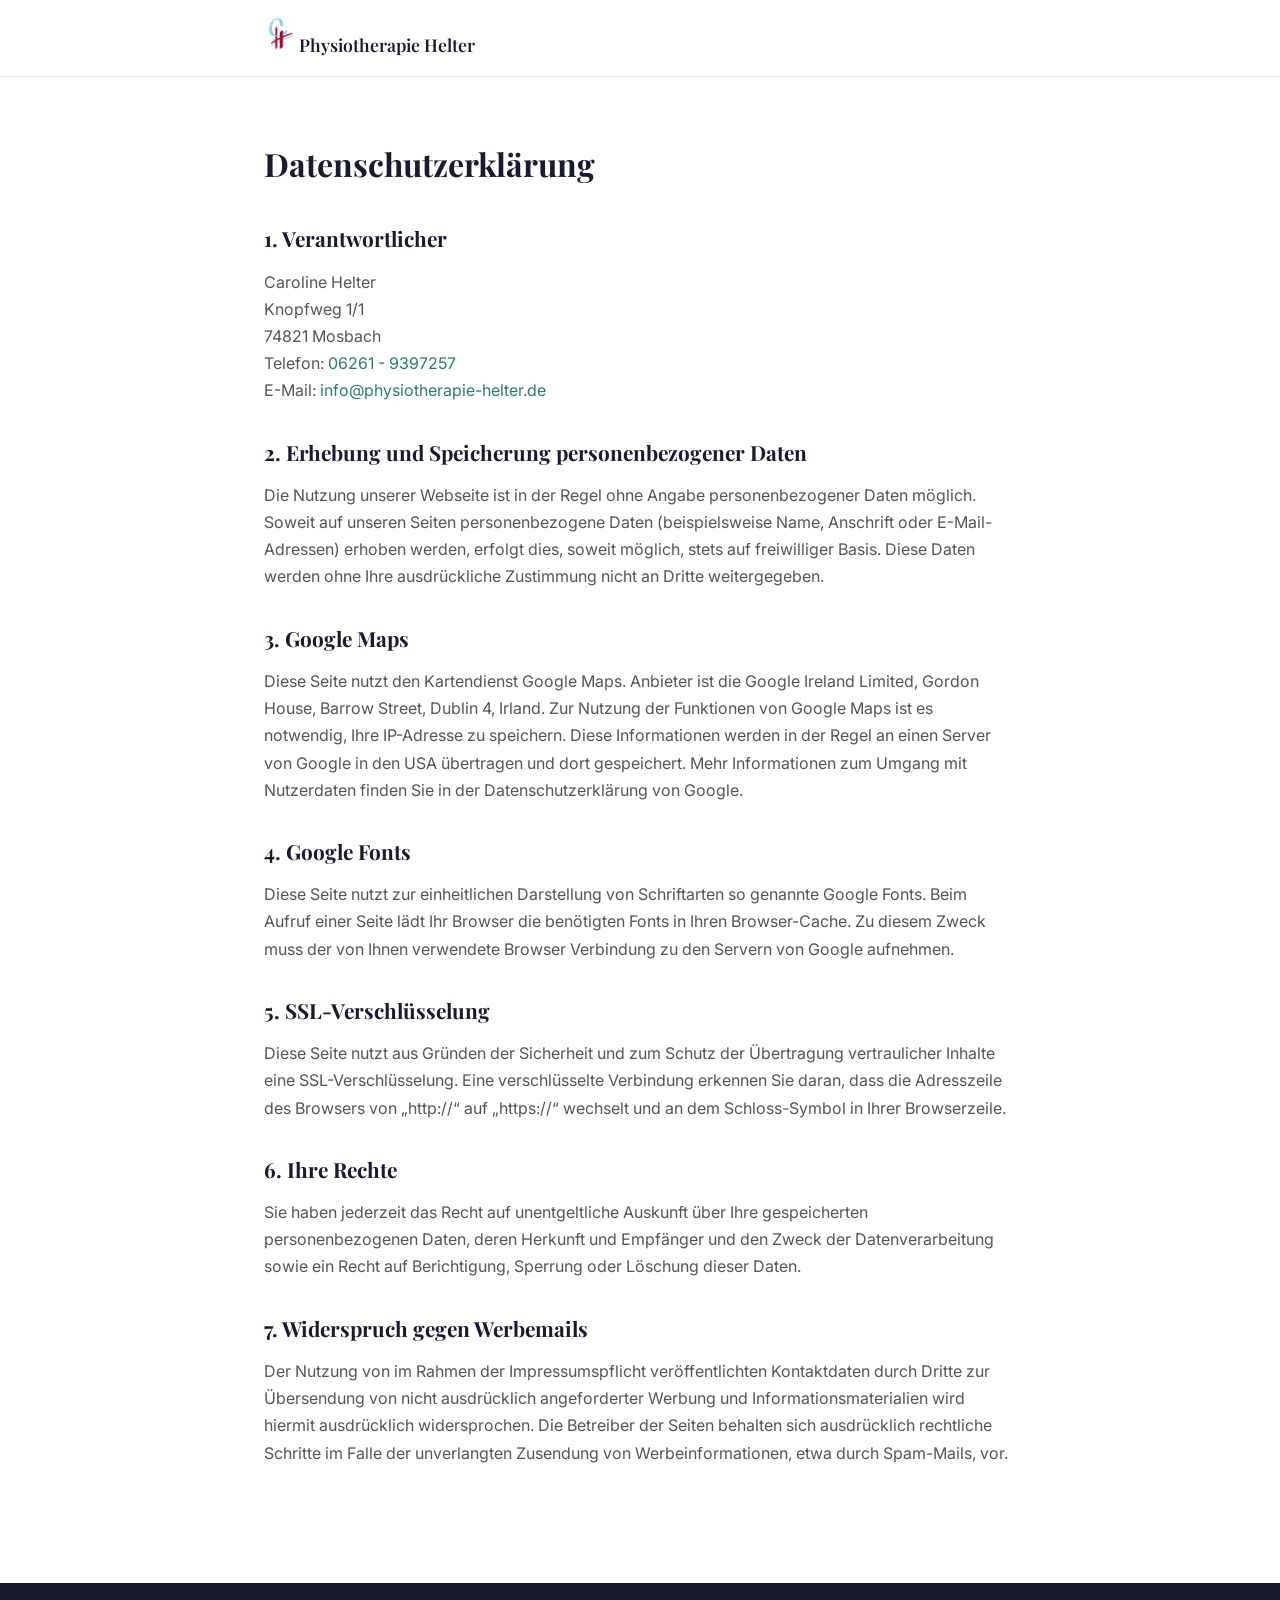
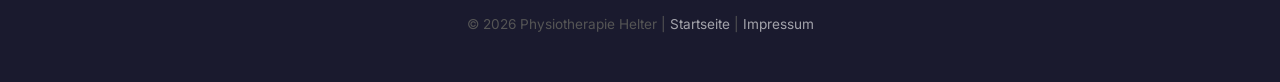
==== datenschutz.html @ 1c57acab "Initial commit: Website for Physiotherapie Helter Mosbach" ====
<!DOCTYPE html>
<html lang="de">
<head>
    <meta charset="UTF-8">
    <meta name="viewport" content="width=device-width, initial-scale=1.0">
    <title>Datenschutz | Physiotherapie Helter Mosbach</title>
    <meta name="robots" content="noindex, follow">
    <link rel="canonical" href="https://www.physiotherapie-helter.de/datenschutz.html">
    <link rel="preconnect" href="https://fonts.googleapis.com">
    <link rel="preconnect" href="https://fonts.gstatic.com" crossorigin>
    <link href="https://fonts.googleapis.com/css2?family=Inter:wght@300;400;500;600;700&family=Playfair+Display:wght@400;500;600;700&display=swap" rel="stylesheet">
    <style>
        :root{--primary:#2a7d6e;--primary-dark:#1e5c51;--text:#1a1a2e;--text-light:#555;--bg:#fff;--bg-dark:#1a1a2e;--border:#e8e8e8;--font-heading:'Playfair Display',Georgia,serif;--font-body:'Inter',-apple-system,BlinkMacSystemFont,sans-serif}
        *,*::before,*::after{box-sizing:border-box;margin:0;padding:0}
        html{font-size:16px}body{font-family:var(--font-body);color:var(--text);line-height:1.7;-webkit-font-smoothing:antialiased}
        a{color:var(--primary);text-decoration:none}a:hover{color:var(--primary-dark)}
        .container{max-width:800px;margin:0 auto;padding:0 24px}
        .navbar{background:var(--bg);border-bottom:1px solid var(--border);padding:16px 0}
        .navbar .container{display:flex;align-items:center;gap:12px}
        .navbar img{height:36px;width:auto}
        .navbar a{font-family:var(--font-heading);font-weight:600;color:var(--text);font-size:1.1rem}
        .content{padding:60px 0 100px}
        h1{font-family:var(--font-heading);font-size:2rem;margin-bottom:30px}
        h2{font-family:var(--font-heading);font-size:1.3rem;margin:30px 0 12px}
        p{margin-bottom:16px;color:var(--text-light)}
        ul{margin:0 0 16px 20px;color:var(--text-light)}li{margin-bottom:8px}
        .footer{background:var(--bg-dark);color:rgba(255,255,255,0.6);padding:30px 0;text-align:center;font-size:0.85rem}
        .footer a{color:rgba(255,255,255,0.6)}.footer a:hover{color:#fff}
    </style>
</head>
<body>
    <nav class="navbar">
        <div class="container">
            <a href="index.html"><img src="images/logo.png" alt="Logo" width="36" height="42"> Physiotherapie Helter</a>
        </div>
    </nav>
    <main class="content">
        <div class="container">
            <h1>Datenschutzerklärung</h1>

            <h2>1. Verantwortlicher</h2>
            <p>Caroline Helter<br>Knopfweg 1/1<br>74821 Mosbach<br>Telefon: <a href="tel:+4962619397257">06261 - 9397257</a><br>E-Mail: <a href="mailto:info@physiotherapie-helter.de">info@physiotherapie-helter.de</a></p>

            <h2>2. Erhebung und Speicherung personenbezogener Daten</h2>
            <p>Die Nutzung unserer Webseite ist in der Regel ohne Angabe personenbezogener Daten möglich. Soweit auf unseren Seiten personenbezogene Daten (beispielsweise Name, Anschrift oder E-Mail-Adressen) erhoben werden, erfolgt dies, soweit möglich, stets auf freiwilliger Basis. Diese Daten werden ohne Ihre ausdrückliche Zustimmung nicht an Dritte weitergegeben.</p>

            <h2>3. Google Maps</h2>
            <p>Diese Seite nutzt den Kartendienst Google Maps. Anbieter ist die Google Ireland Limited, Gordon House, Barrow Street, Dublin 4, Irland. Zur Nutzung der Funktionen von Google Maps ist es notwendig, Ihre IP-Adresse zu speichern. Diese Informationen werden in der Regel an einen Server von Google in den USA übertragen und dort gespeichert. Mehr Informationen zum Umgang mit Nutzerdaten finden Sie in der Datenschutzerklärung von Google.</p>

            <h2>4. Google Fonts</h2>
            <p>Diese Seite nutzt zur einheitlichen Darstellung von Schriftarten so genannte Google Fonts. Beim Aufruf einer Seite lädt Ihr Browser die benötigten Fonts in Ihren Browser-Cache. Zu diesem Zweck muss der von Ihnen verwendete Browser Verbindung zu den Servern von Google aufnehmen.</p>

            <h2>5. SSL-Verschlüsselung</h2>
            <p>Diese Seite nutzt aus Gründen der Sicherheit und zum Schutz der Übertragung vertraulicher Inhalte eine SSL-Verschlüsselung. Eine verschlüsselte Verbindung erkennen Sie daran, dass die Adresszeile des Browsers von &bdquo;http://&ldquo; auf &bdquo;https://&ldquo; wechselt und an dem Schloss-Symbol in Ihrer Browserzeile.</p>

            <h2>6. Ihre Rechte</h2>
            <p>Sie haben jederzeit das Recht auf unentgeltliche Auskunft über Ihre gespeicherten personenbezogenen Daten, deren Herkunft und Empfänger und den Zweck der Datenverarbeitung sowie ein Recht auf Berichtigung, Sperrung oder Löschung dieser Daten.</p>

            <h2>7. Widerspruch gegen Werbemails</h2>
            <p>Der Nutzung von im Rahmen der Impressumspflicht veröffentlichten Kontaktdaten durch Dritte zur Übersendung von nicht ausdrücklich angeforderter Werbung und Informationsmaterialien wird hiermit ausdrücklich widersprochen. Die Betreiber der Seiten behalten sich ausdrücklich rechtliche Schritte im Falle der unverlangten Zusendung von Werbeinformationen, etwa durch Spam-Mails, vor.</p>
        </div>
    </main>
    <footer class="footer">
        <div class="container">
            <p>&copy; 2026 Physiotherapie Helter | <a href="index.html">Startseite</a> | <a href="impressum.html">Impressum</a></p>
        </div>
    </footer>
</body>
</html>
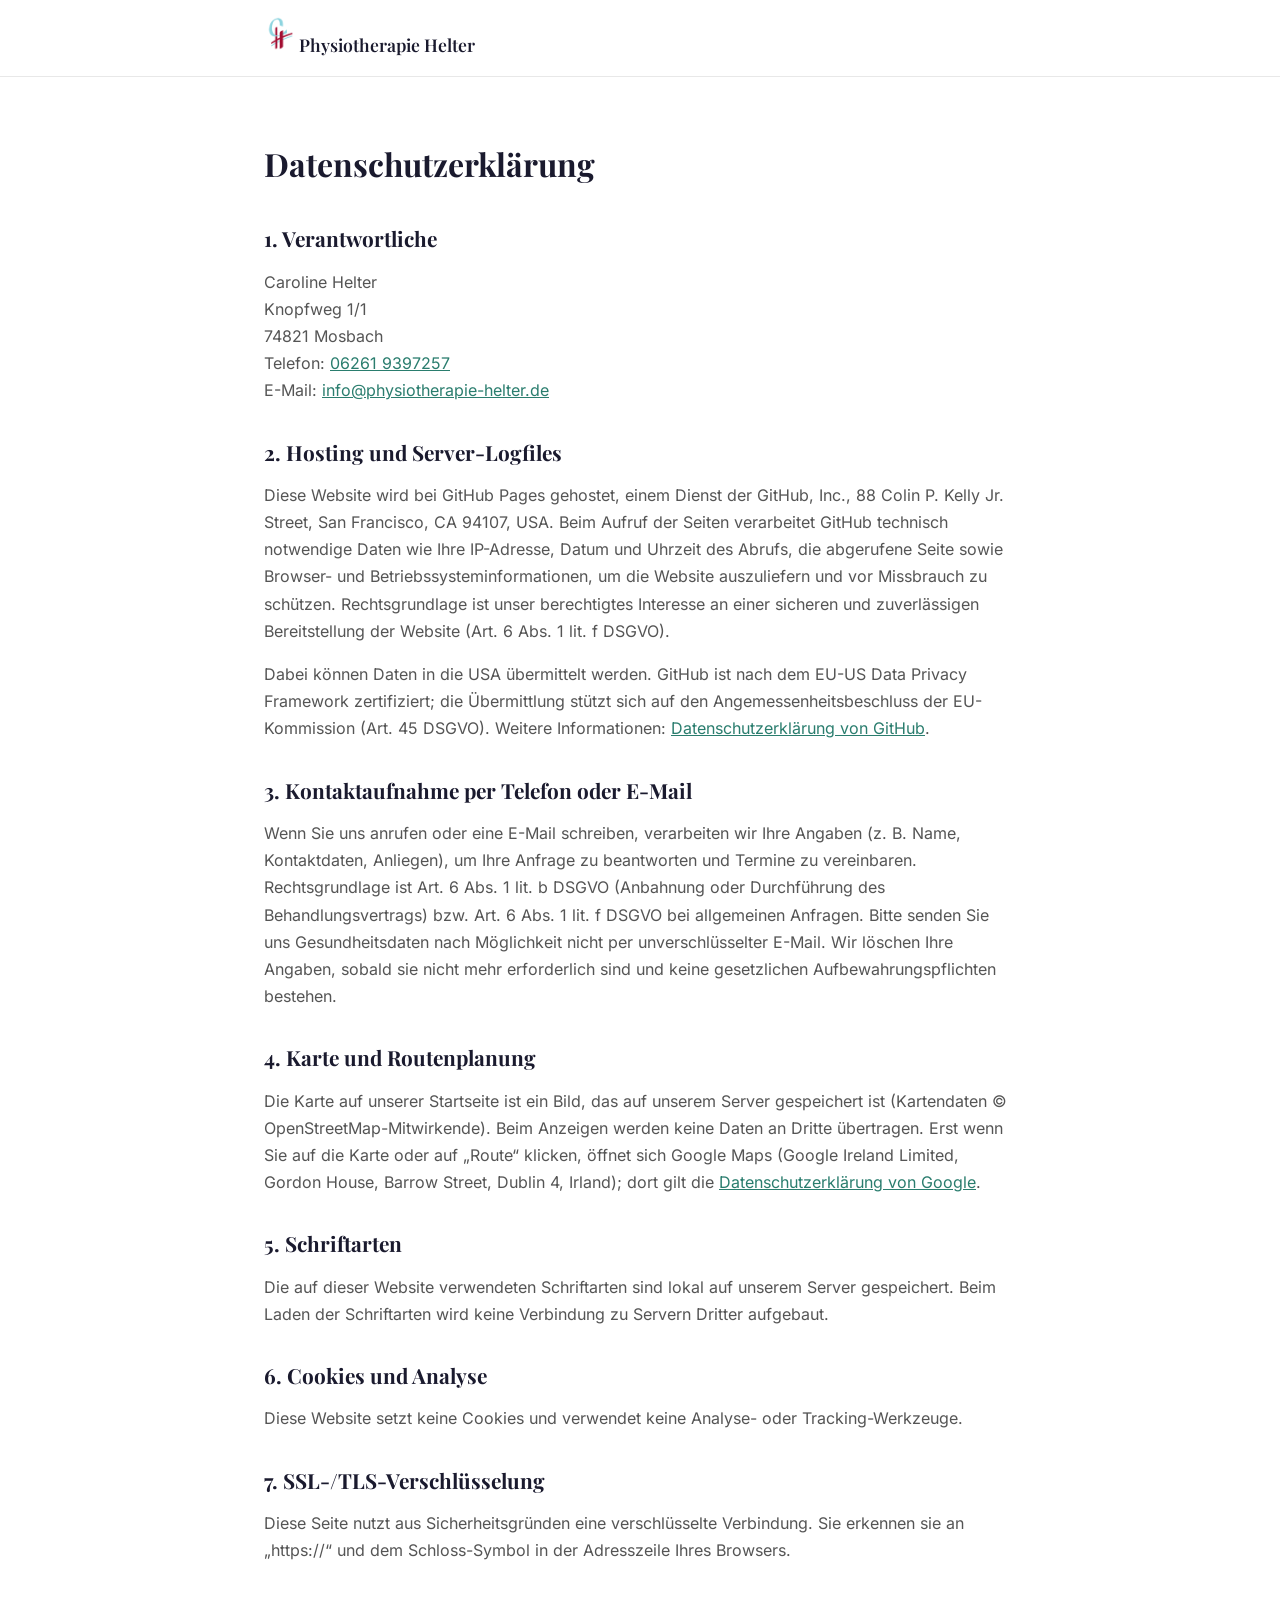
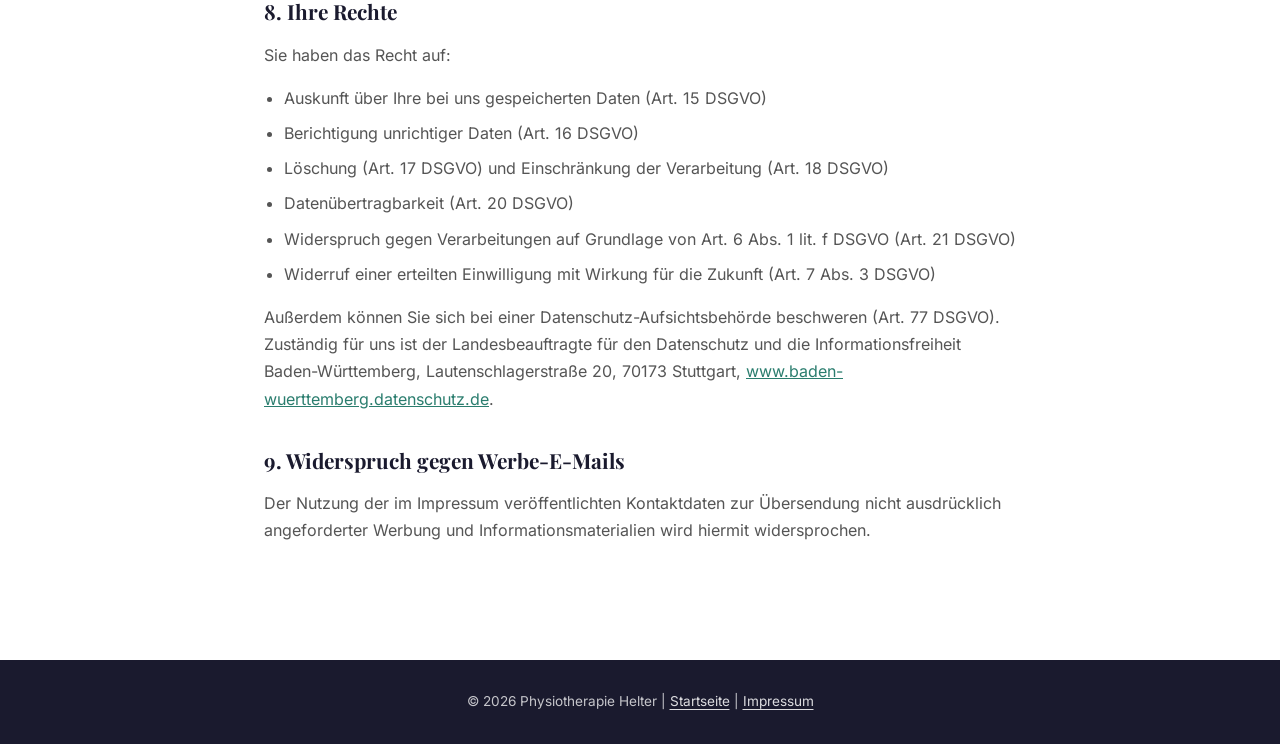
==== commit b5fbc7b1: "Modernize site: privacy, accessibility, performance and legal texts - Self-host Inter and Playfair D" ====
--- a/datenschutz.html
+++ b/datenschutz.html
@@ -6,58 +6,60 @@
     <title>Datenschutz | Physiotherapie Helter Mosbach</title>
     <meta name="robots" content="noindex, follow">
     <link rel="canonical" href="https://www.physiotherapie-helter.de/datenschutz.html">
-    <link rel="preconnect" href="https://fonts.googleapis.com">
-    <link rel="preconnect" href="https://fonts.gstatic.com" crossorigin>
-    <link href="https://fonts.googleapis.com/css2?family=Inter:wght@300;400;500;600;700&family=Playfair+Display:wght@400;500;600;700&display=swap" rel="stylesheet">
-    <style>
-        :root{--primary:#2a7d6e;--primary-dark:#1e5c51;--text:#1a1a2e;--text-light:#555;--bg:#fff;--bg-dark:#1a1a2e;--border:#e8e8e8;--font-heading:'Playfair Display',Georgia,serif;--font-body:'Inter',-apple-system,BlinkMacSystemFont,sans-serif}
-        *,*::before,*::after{box-sizing:border-box;margin:0;padding:0}
-        html{font-size:16px}body{font-family:var(--font-body);color:var(--text);line-height:1.7;-webkit-font-smoothing:antialiased}
-        a{color:var(--primary);text-decoration:none}a:hover{color:var(--primary-dark)}
-        .container{max-width:800px;margin:0 auto;padding:0 24px}
-        .navbar{background:var(--bg);border-bottom:1px solid var(--border);padding:16px 0}
-        .navbar .container{display:flex;align-items:center;gap:12px}
-        .navbar img{height:36px;width:auto}
-        .navbar a{font-family:var(--font-heading);font-weight:600;color:var(--text);font-size:1.1rem}
-        .content{padding:60px 0 100px}
-        h1{font-family:var(--font-heading);font-size:2rem;margin-bottom:30px}
-        h2{font-family:var(--font-heading);font-size:1.3rem;margin:30px 0 12px}
-        p{margin-bottom:16px;color:var(--text-light)}
-        ul{margin:0 0 16px 20px;color:var(--text-light)}li{margin-bottom:8px}
-        .footer{background:var(--bg-dark);color:rgba(255,255,255,0.6);padding:30px 0;text-align:center;font-size:0.85rem}
-        .footer a{color:rgba(255,255,255,0.6)}.footer a:hover{color:#fff}
-    </style>
+    <link rel="icon" type="image/x-icon" href="favicon.ico">
+    <link rel="icon" type="image/png" sizes="32x32" href="favicon-32x32.png">
+    <link rel="apple-touch-icon" sizes="180x180" href="apple-touch-icon.png">
+    <link rel="preload" href="fonts/inter-latin-wght-normal.woff2" as="font" type="font/woff2" crossorigin>
+    <link rel="preload" href="fonts/playfair-display-latin-wght-normal.woff2" as="font" type="font/woff2" crossorigin>
+    <link rel="stylesheet" href="fonts/fonts.css">
+    <link rel="stylesheet" href="css/legal.css">
 </head>
 <body>
     <nav class="navbar">
         <div class="container">
-            <a href="index.html"><img src="images/logo.png" alt="Logo" width="36" height="42"> Physiotherapie Helter</a>
+            <a href="index.html"><img src="images/logo.png" alt="" width="36" height="42"> Physiotherapie Helter</a>
         </div>
     </nav>
     <main class="content">
         <div class="container">
             <h1>Datenschutzerklärung</h1>
 
-            <h2>1. Verantwortlicher</h2>
-            <p>Caroline Helter<br>Knopfweg 1/1<br>74821 Mosbach<br>Telefon: <a href="tel:+4962619397257">06261 - 9397257</a><br>E-Mail: <a href="mailto:info@physiotherapie-helter.de">info@physiotherapie-helter.de</a></p>
+            <h2>1. Verantwortliche</h2>
+            <p>Caroline Helter<br>Knopfweg 1/1<br>74821 Mosbach<br>Telefon: <a href="tel:+4962619397257">06261&nbsp;9397257</a><br>E-Mail: <a href="mailto:info@physiotherapie-helter.de">info@physiotherapie-helter.de</a></p>
 
-            <h2>2. Erhebung und Speicherung personenbezogener Daten</h2>
-            <p>Die Nutzung unserer Webseite ist in der Regel ohne Angabe personenbezogener Daten möglich. Soweit auf unseren Seiten personenbezogene Daten (beispielsweise Name, Anschrift oder E-Mail-Adressen) erhoben werden, erfolgt dies, soweit möglich, stets auf freiwilliger Basis. Diese Daten werden ohne Ihre ausdrückliche Zustimmung nicht an Dritte weitergegeben.</p>
+            <h2>2. Hosting und Server-Logfiles</h2>
+            <p>Diese Website wird bei GitHub Pages gehostet, einem Dienst der GitHub, Inc., 88 Colin P. Kelly Jr. Street, San Francisco, CA 94107, USA. Beim Aufruf der Seiten verarbeitet GitHub technisch notwendige Daten wie Ihre IP-Adresse, Datum und Uhrzeit des Abrufs, die abgerufene Seite sowie Browser- und Betriebssysteminformationen, um die Website auszuliefern und vor Missbrauch zu schützen. Rechtsgrundlage ist unser berechtigtes Interesse an einer sicheren und zuverlässigen Bereitstellung der Website (Art. 6 Abs. 1 lit. f DSGVO).</p>
+            <p>Dabei können Daten in die USA übermittelt werden. GitHub ist nach dem EU-US Data Privacy Framework zertifiziert; die Übermittlung stützt sich auf den Angemessenheitsbeschluss der EU-Kommission (Art. 45 DSGVO). Weitere Informationen: <a href="https://docs.github.com/de/site-policy/privacy-policies/github-general-privacy-statement" target="_blank" rel="noopener">Datenschutzerklärung von GitHub</a>.</p>
 
-            <h2>3. Google Maps</h2>
-            <p>Diese Seite nutzt den Kartendienst Google Maps. Anbieter ist die Google Ireland Limited, Gordon House, Barrow Street, Dublin 4, Irland. Zur Nutzung der Funktionen von Google Maps ist es notwendig, Ihre IP-Adresse zu speichern. Diese Informationen werden in der Regel an einen Server von Google in den USA übertragen und dort gespeichert. Mehr Informationen zum Umgang mit Nutzerdaten finden Sie in der Datenschutzerklärung von Google.</p>
+            <h2>3. Kontaktaufnahme per Telefon oder E-Mail</h2>
+            <p>Wenn Sie uns anrufen oder eine E-Mail schreiben, verarbeiten wir Ihre Angaben (z. B. Name, Kontaktdaten, Anliegen), um Ihre Anfrage zu beantworten und Termine zu vereinbaren. Rechtsgrundlage ist Art. 6 Abs. 1 lit. b DSGVO (Anbahnung oder Durchführung des Behandlungsvertrags) bzw. Art. 6 Abs. 1 lit. f DSGVO bei allgemeinen Anfragen. Bitte senden Sie uns Gesundheitsdaten nach Möglichkeit nicht per unverschlüsselter E-Mail. Wir löschen Ihre Angaben, sobald sie nicht mehr erforderlich sind und keine gesetzlichen Aufbewahrungspflichten bestehen.</p>
 
-            <h2>4. Google Fonts</h2>
-            <p>Diese Seite nutzt zur einheitlichen Darstellung von Schriftarten so genannte Google Fonts. Beim Aufruf einer Seite lädt Ihr Browser die benötigten Fonts in Ihren Browser-Cache. Zu diesem Zweck muss der von Ihnen verwendete Browser Verbindung zu den Servern von Google aufnehmen.</p>
+            <h2 id="karte">4. Karte und Routenplanung</h2>
+            <p>Die Karte auf unserer Startseite ist ein Bild, das auf unserem Server gespeichert ist (Kartendaten &copy; OpenStreetMap-Mitwirkende). Beim Anzeigen werden keine Daten an Dritte übertragen. Erst wenn Sie auf die Karte oder auf &bdquo;Route&ldquo; klicken, öffnet sich Google Maps (Google Ireland Limited, Gordon House, Barrow Street, Dublin 4, Irland); dort gilt die <a href="https://policies.google.com/privacy?hl=de" target="_blank" rel="noopener">Datenschutzerklärung von Google</a>.</p>
 
-            <h2>5. SSL-Verschlüsselung</h2>
-            <p>Diese Seite nutzt aus Gründen der Sicherheit und zum Schutz der Übertragung vertraulicher Inhalte eine SSL-Verschlüsselung. Eine verschlüsselte Verbindung erkennen Sie daran, dass die Adresszeile des Browsers von &bdquo;http://&ldquo; auf &bdquo;https://&ldquo; wechselt und an dem Schloss-Symbol in Ihrer Browserzeile.</p>
+            <h2>5. Schriftarten</h2>
+            <p>Die auf dieser Website verwendeten Schriftarten sind lokal auf unserem Server gespeichert. Beim Laden der Schriftarten wird keine Verbindung zu Servern Dritter aufgebaut.</p>
 
-            <h2>6. Ihre Rechte</h2>
-            <p>Sie haben jederzeit das Recht auf unentgeltliche Auskunft über Ihre gespeicherten personenbezogenen Daten, deren Herkunft und Empfänger und den Zweck der Datenverarbeitung sowie ein Recht auf Berichtigung, Sperrung oder Löschung dieser Daten.</p>
+            <h2>6. Cookies und Analyse</h2>
+            <p>Diese Website setzt keine Cookies und verwendet keine Analyse- oder Tracking-Werkzeuge.</p>
 
-            <h2>7. Widerspruch gegen Werbemails</h2>
-            <p>Der Nutzung von im Rahmen der Impressumspflicht veröffentlichten Kontaktdaten durch Dritte zur Übersendung von nicht ausdrücklich angeforderter Werbung und Informationsmaterialien wird hiermit ausdrücklich widersprochen. Die Betreiber der Seiten behalten sich ausdrücklich rechtliche Schritte im Falle der unverlangten Zusendung von Werbeinformationen, etwa durch Spam-Mails, vor.</p>
+            <h2>7. SSL-/TLS-Verschlüsselung</h2>
+            <p>Diese Seite nutzt aus Sicherheitsgründen eine verschlüsselte Verbindung. Sie erkennen sie an &bdquo;https://&ldquo; und dem Schloss-Symbol in der Adresszeile Ihres Browsers.</p>
+
+            <h2>8. Ihre Rechte</h2>
+            <p>Sie haben das Recht auf:</p>
+            <ul>
+                <li>Auskunft über Ihre bei uns gespeicherten Daten (Art. 15 DSGVO)</li>
+                <li>Berichtigung unrichtiger Daten (Art. 16 DSGVO)</li>
+                <li>Löschung (Art. 17 DSGVO) und Einschränkung der Verarbeitung (Art. 18 DSGVO)</li>
+                <li>Datenübertragbarkeit (Art. 20 DSGVO)</li>
+                <li>Widerspruch gegen Verarbeitungen auf Grundlage von Art. 6 Abs. 1 lit. f DSGVO (Art. 21 DSGVO)</li>
+                <li>Widerruf einer erteilten Einwilligung mit Wirkung für die Zukunft (Art. 7 Abs. 3 DSGVO)</li>
+            </ul>
+            <p>Außerdem können Sie sich bei einer Datenschutz-Aufsichtsbehörde beschweren (Art. 77 DSGVO). Zuständig für uns ist der Landesbeauftragte für den Datenschutz und die Informationsfreiheit Baden-Württemberg, Lautenschlagerstraße 20, 70173 Stuttgart, <a href="https://www.baden-wuerttemberg.datenschutz.de" target="_blank" rel="noopener">www.baden-wuerttemberg.datenschutz.de</a>.</p>
+
+            <h2>9. Widerspruch gegen Werbe-E-Mails</h2>
+            <p>Der Nutzung der im Impressum veröffentlichten Kontaktdaten zur Übersendung nicht ausdrücklich angeforderter Werbung und Informationsmaterialien wird hiermit widersprochen.</p>
         </div>
     </main>
     <footer class="footer">
--- a/fonts/fonts.css
+++ b/fonts/fonts.css
@@ -0,0 +1,21 @@
+@font-face {
+    font-family: 'Inter';
+    font-style: normal;
+    font-display: swap;
+    font-weight: 100 900;
+    src: url(inter-latin-wght-normal.woff2) format('woff2');
+}
+@font-face {
+    font-family: 'Playfair Display';
+    font-style: normal;
+    font-display: swap;
+    font-weight: 400 900;
+    src: url(playfair-display-latin-wght-normal.woff2) format('woff2');
+}
+@font-face {
+    font-family: 'Playfair Display';
+    font-style: italic;
+    font-display: swap;
+    font-weight: 400 900;
+    src: url(playfair-display-latin-wght-italic.woff2) format('woff2');
+}
--- a/css/legal.css
+++ b/css/legal.css
@@ -0,0 +1,17 @@
+:root{--primary:#2a7d6e;--primary-dark:#1e5c51;--text:#1a1a2e;--text-light:#555;--bg:#fff;--bg-dark:#1a1a2e;--border:#e8e8e8;--font-heading:'Playfair Display',Georgia,serif;--font-body:'Inter',-apple-system,BlinkMacSystemFont,sans-serif}
+*,*::before,*::after{box-sizing:border-box;margin:0;padding:0}
+html{font-size:16px}body{font-family:var(--font-body);color:var(--text);line-height:1.7;-webkit-font-smoothing:antialiased}
+a{color:var(--primary);text-decoration:none}a:hover{color:var(--primary-dark)}main a{text-decoration:underline}:focus-visible{outline:3px solid #d4a855;outline-offset:3px}
+.container{max-width:800px;margin:0 auto;padding:0 24px}
+.navbar{background:var(--bg);border-bottom:1px solid var(--border);padding:16px 0}
+.navbar .container{display:flex;align-items:center;gap:12px}
+.navbar img{height:36px;width:auto}
+.navbar a{font-family:var(--font-heading);font-weight:600;color:var(--text);font-size:1.1rem}
+.content{padding:60px 0 100px}
+h1{font-family:var(--font-heading);font-size:2rem;margin-bottom:30px}
+h2{font-family:var(--font-heading);font-size:1.3rem;margin:30px 0 12px}
+p{margin-bottom:16px;color:var(--text-light)}
+ul{margin:0 0 16px 20px;color:var(--text-light)}li{margin-bottom:8px}
+.footer{background:var(--bg-dark);color:rgba(255,255,255,0.75);padding:30px 0;text-align:center;font-size:0.85rem}
+.footer p{color:inherit;margin:0}.footer a{color:rgba(255,255,255,0.85);text-decoration:underline;text-underline-offset:3px}.footer a:hover{color:#fff}
+.error{text-align:center}.error .btn{display:inline-block;margin-top:16px;background:var(--primary);color:#fff;text-decoration:none;padding:12px 28px;border-radius:50px;font-weight:600}.error .btn:hover{background:var(--primary-dark);color:#fff}
